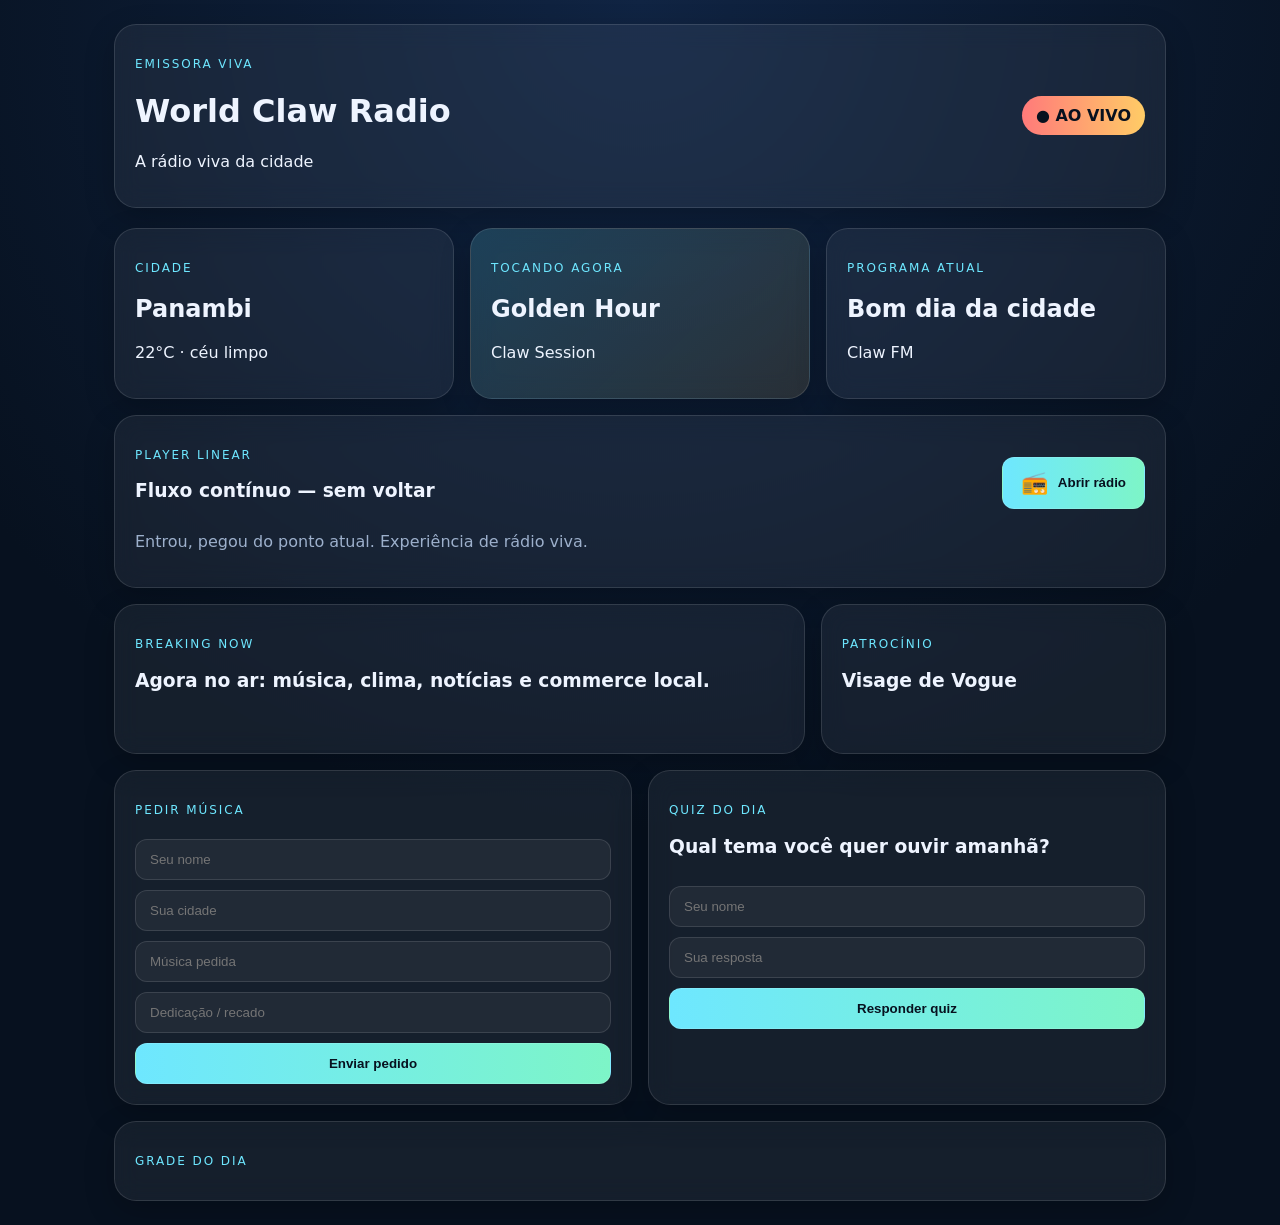
==== index.html @ d9cafa4c "Initial publish of Rádio Claw 88.8" ====
<!doctype html>
<html lang="pt-BR">
<head>
  <meta charset="UTF-8" />
  <meta name="viewport" content="width=device-width, initial-scale=1.0" />
  <title>World Claw Radio</title>
  <link rel="stylesheet" href="/styles.css" />
</head>
<body>
  <div class="app">
    <header class="hero card">
      <div>
        <p class="eyebrow">EMISSORA VIVA</p>
        <h1 id="station-name">World Claw Radio</h1>
        <p id="tagline">A rádio viva da cidade</p>
      </div>
      <div class="live-badge">● AO VIVO</div>
    </header>

    <section class="grid top-grid">
      <div class="card">
        <p class="label">Cidade</p>
        <h2 id="city">Panambi</h2>
        <p id="weather">22°C · céu limpo</p>
      </div>
      <div class="card highlight">
        <p class="label">Tocando agora</p>
        <h2 id="song">Golden Hour</h2>
        <p id="artist">Claw Session</p>
      </div>
      <div class="card">
        <p class="label">Programa atual</p>
        <h2 id="program">Bom dia da cidade</h2>
        <p id="host">Claw FM</p>
      </div>
    </section>

    <section class="card player-card">
      <div class="player-head">
        <div>
          <p class="label">Player linear</p>
          <h3>Fluxo contínuo — sem voltar</h3>
        </div>
        <button id="play-live" class="radio-button" type="button" aria-label="Ouvir rádio agora">
          <span class="radio-icon">📻</span>
          <span>Abrir rádio</span>
        </button>
      </div>
      <audio id="radio-player" preload="auto"></audio>
      <p class="player-note">Entrou, pegou do ponto atual. Experiência de rádio viva.</p>
    </section>

    <section class="grid main-grid">
      <div class="card span-2">
        <p class="label">Breaking now</p>
        <h3 id="headline">Agora no ar: música, clima, notícias e commerce local.</h3>
        <p id="dynamic-news"></p>
      </div>
      <div class="card sponsor">
        <p class="label">Patrocínio</p>
        <h3 id="sponsor">Visage de Vogue</h3>
      </div>
    </section>

    <section class="grid split-grid">
      <form class="card" id="request-form">
        <p class="label">Pedir música</p>
        <input name="name" placeholder="Seu nome" />
        <input name="city" placeholder="Sua cidade" />
        <input name="song" placeholder="Música pedida" required />
        <input name="dedication" placeholder="Dedicação / recado" />
        <button type="submit">Enviar pedido</button>
      </form>

      <form class="card" id="quiz-form">
        <p class="label">Quiz do dia</p>
        <h3 id="quiz-question">Qual tema você quer ouvir amanhã?</h3>
        <input name="name" placeholder="Seu nome" />
        <input name="answer" placeholder="Sua resposta" required />
        <button type="submit">Responder quiz</button>
      </form>
    </section>

    <section class="card">
      <p class="label">Grade do dia</p>
      <div id="schedule" class="schedule"></div>
    </section>
  </div>
  <script src="/script.js"></script>
</body>
</html>
---- styles.css ----
:root {
  --bg: #07111f;
  --card: rgba(255,255,255,0.06);
  --line: rgba(255,255,255,0.12);
  --text: #eef4ff;
  --muted: #9db0cc;
  --accent: #6ee7ff;
  --accent2: #ffcc66;
}
* { box-sizing: border-box; }
body {
  margin: 0;
  font-family: Inter, system-ui, sans-serif;
  background: radial-gradient(circle at top, #102443 0%, var(--bg) 60%);
  color: var(--text);
}
.app { max-width: 1100px; margin: 0 auto; padding: 24px; }
.card {
  background: var(--card);
  border: 1px solid var(--line);
  border-radius: 22px;
  padding: 20px;
  backdrop-filter: blur(12px);
  box-shadow: 0 10px 30px rgba(0,0,0,0.22);
}
.hero { display:flex; justify-content:space-between; align-items:center; margin-bottom:20px; }
.eyebrow, .label { color: var(--accent); font-size: 12px; letter-spacing: 0.16em; text-transform: uppercase; }
.live-badge {
  color: #07111f; background: linear-gradient(90deg, #ff7a7a, #ffcc66);
  padding: 10px 14px; border-radius: 999px; font-weight: 800;
}
.grid { display:grid; gap:16px; margin-bottom:16px; }
.top-grid { grid-template-columns: repeat(3, 1fr); }
.main-grid { grid-template-columns: 2fr 1fr; }
.split-grid { grid-template-columns: 1fr 1fr; }
.highlight { background: linear-gradient(135deg, rgba(110,231,255,0.18), rgba(255,204,102,0.12)); }
.span-2 { min-height: 150px; }
input, button {
  width:100%; padding:12px 14px; margin-top:10px; border-radius: 12px; border:1px solid var(--line);
  background: rgba(255,255,255,0.05); color: var(--text);
}
button { background: linear-gradient(90deg, var(--accent), #7df5c7); color:#07111f; font-weight:800; cursor:pointer; }
.radio-button { width:auto; display:flex; align-items:center; gap:10px; padding:12px 18px; }
.radio-icon { font-size: 22px; }
.player-card { margin-bottom: 16px; }
.player-head { display:flex; justify-content:space-between; align-items:center; gap:12px; }
.player-note { color: var(--muted); margin-top: 12px; }
audio { width: 100%; margin-top: 14px; }
.schedule { display:grid; gap:10px; }
.schedule-item { display:flex; justify-content:space-between; padding:12px 14px; border:1px solid var(--line); border-radius:14px; }
.notice { color: var(--accent2); font-size: 14px; margin-top: 10px; }
@media (max-width: 820px) {
  .top-grid, .main-grid, .split-grid { grid-template-columns: 1fr; }
  .hero { flex-direction:column; align-items:flex-start; gap:14px; }
}
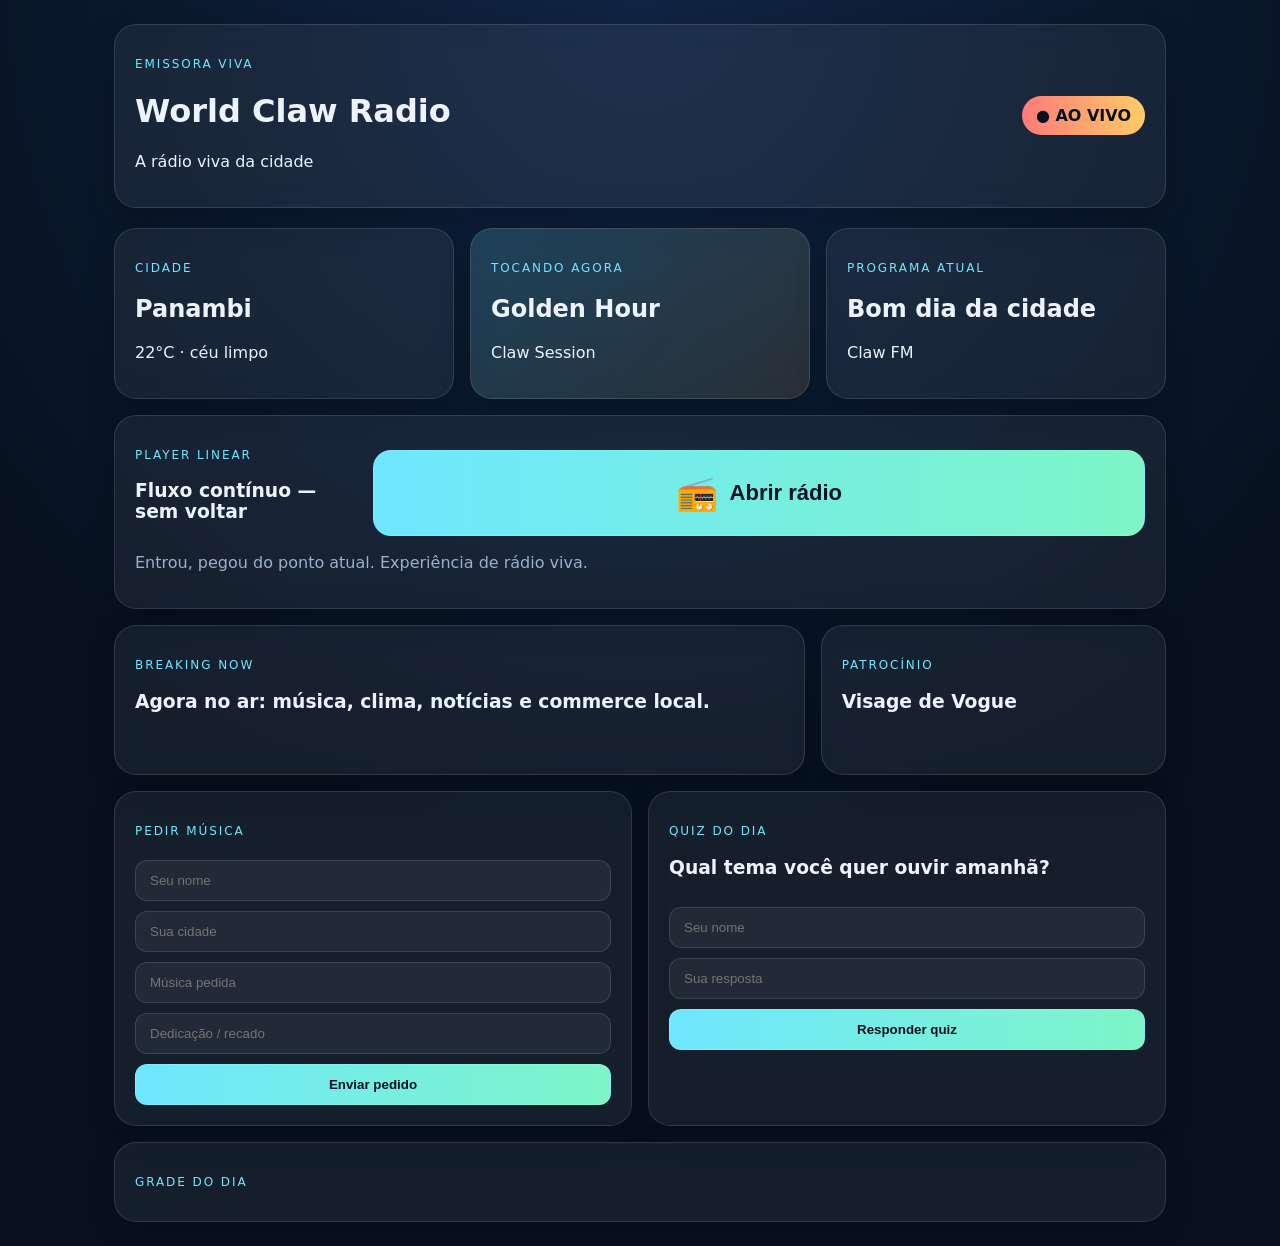
==== commit a90f79a3: "Enlarge radio button and bust cache" ====
--- a/index.html
+++ b/index.html
@@ -4,7 +4,7 @@
   <meta charset="UTF-8" />
   <meta name="viewport" content="width=device-width, initial-scale=1.0" />
   <title>World Claw Radio</title>
-  <link rel="stylesheet" href="/styles.css" />
+  <link rel="stylesheet" href="./styles.css?v=2" />
 </head>
 <body>
   <div class="app">
@@ -86,6 +86,6 @@
       <div id="schedule" class="schedule"></div>
     </section>
   </div>
-  <script src="/script.js"></script>
+  <script src="./script.js?v=2"></script>
 </body>
 </html>
--- a/styles.css
+++ b/styles.css
@@ -40,8 +40,8 @@
   background: rgba(255,255,255,0.05); color: var(--text);
 }
 button { background: linear-gradient(90deg, var(--accent), #7df5c7); color:#07111f; font-weight:800; cursor:pointer; }
-.radio-button { width:auto; display:flex; align-items:center; gap:10px; padding:12px 18px; }
-.radio-icon { font-size: 22px; }
+.radio-button { width:100%; display:flex; justify-content:center; align-items:center; gap:12px; padding:22px 24px; font-size:22px; border-radius:18px; }
+.radio-icon { font-size: 34px; }
 .player-card { margin-bottom: 16px; }
 .player-head { display:flex; justify-content:space-between; align-items:center; gap:12px; }
 .player-note { color: var(--muted); margin-top: 12px; }
